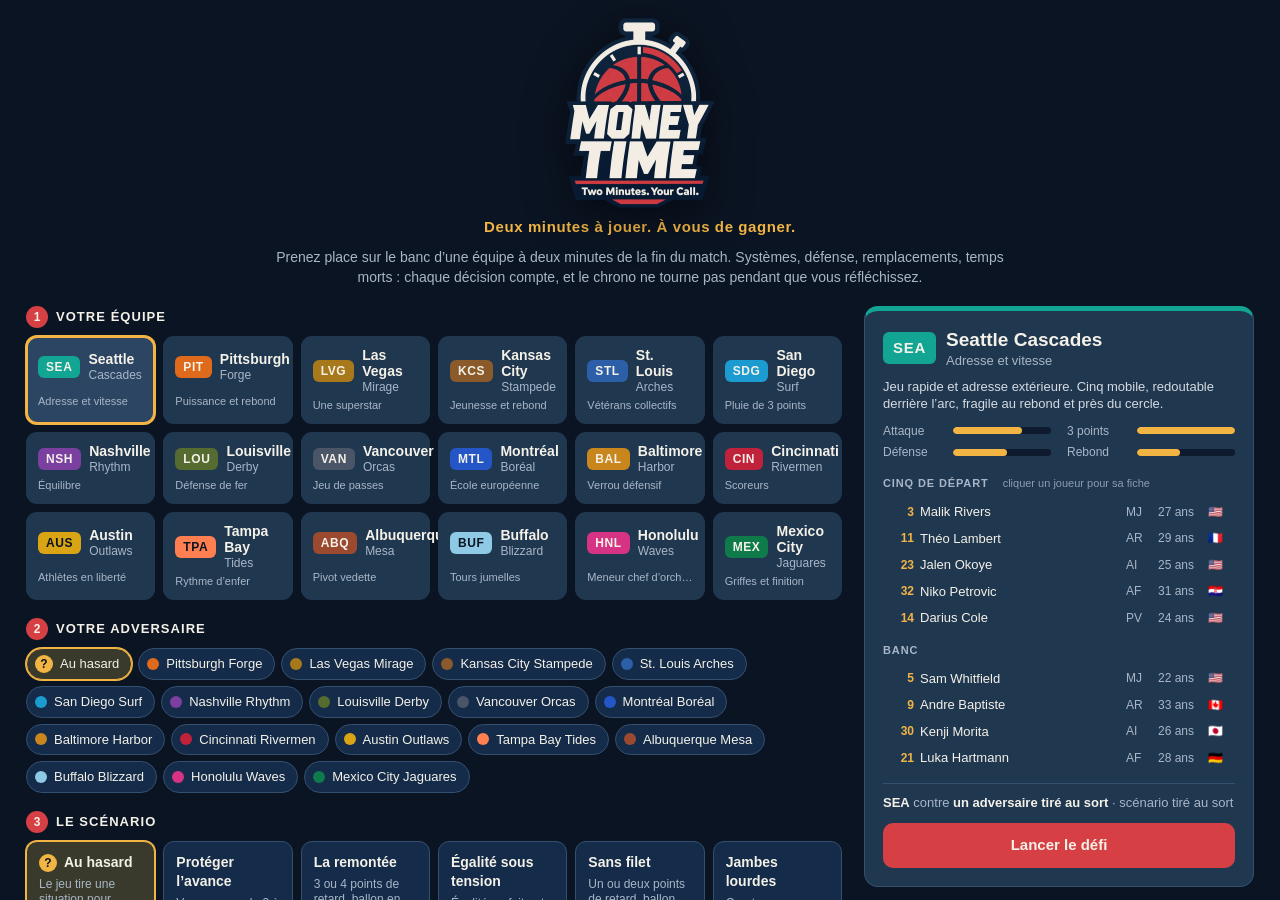
==== index.html @ 2f72c99f "Première version publique de Money Time Jeu de coaching de basket en solo : 18 équipes fictives, cin" ====
<!doctype html>
<html lang="fr">
<head>
  <meta charset="utf-8">
  <meta name="viewport" content="width=device-width, initial-scale=1">
  <meta http-equiv="Content-Security-Policy" content="default-src 'none'; script-src 'self'; style-src 'self' 'unsafe-inline'; img-src 'self'; base-uri 'none'; form-action 'none'">
  <meta name="referrer" content="no-referrer">
  <title>Money Time</title>
  <link rel="icon" type="image/png" href="assets/favicon.png">
  <link rel="stylesheet" href="css/style.css">
</head>
<body>
  <section id="home" class="screen"></section>

  <section id="match" class="screen" hidden>
    <header id="board"></header>
    <main>
      <div id="left">
        <div id="courtWrap">
          <svg id="court" viewBox="0 0 500 400" preserveAspectRatio="xMidYMid meet" aria-label="Demi-terrain">
            <defs>
              <pattern id="wood" width="500" height="26" patternUnits="userSpaceOnUse">
                <rect width="500" height="26" fill="#C99462"/>
                <rect y="0" width="500" height="13" fill="#C38E5C"/>
                <line x1="0" y1="13" x2="500" y2="13" stroke="#B27F4E" stroke-width="0.6"/>
                <line x1="0" y1="26" x2="500" y2="26" stroke="#B27F4E" stroke-width="0.6"/>
              </pattern>
            </defs>
            <rect width="500" height="400" fill="url(#wood)"/>
            <g fill="none" stroke="#F4F1E8" stroke-width="2.5" opacity="0.92">
              <rect x="1.5" y="1.5" width="497" height="397"/>
              <rect id="paint" x="170" y="1.5" width="160" height="188.5" fill="rgba(20,43,73,0.28)"/>
              <path d="M190 190 A60 60 0 0 0 310 190"/>
              <path d="M190 190 A60 60 0 0 1 310 190" stroke-dasharray="7 7"/>
              <path d="M30 1.5 L30 140 A237.5 237.5 0 0 0 470 140 L470 1.5"/>
              <path d="M210 52 A40 40 0 0 0 290 52"/>
              <line x1="220" y1="40" x2="280" y2="40" stroke-width="3.5"/>
              <circle id="hoop" cx="250" cy="52" r="8.5" stroke="#D64045" stroke-width="3"/>
            </g>
            <image href="assets/logo.png" x="205" y="288" width="90" height="106" opacity="0.2" preserveAspectRatio="xMidYMid meet"/>
            <g id="tokens"></g>
            <circle id="ball" r="6.5" cx="0" cy="0"/>
          </svg>
          <button id="fastBtn" type="button" hidden>Accélérer ▸▸</button>
        </div>
        <ol id="feed" aria-live="polite"></ol>
      </div>
      <aside id="panel"></aside>
    </main>
    <footer id="bench"></footer>
  </section>

  <section id="result" class="screen" hidden></section>
  <div id="modal" hidden></div>
  <div id="pop" hidden></div>
  <div id="toast" hidden></div>

  <script src="js/data.js"></script>
  <script src="js/teams.js"></script>
  <script src="js/engine.js"></script>
  <script src="js/ai.js"></script>
  <script src="js/scenarios.js"></script>
  <script src="js/events.js"></script>
  <script src="js/ui.js"></script>
</body>
</html>
---- css/style.css ----
:root {
  /* Charte graphique */
  --navy: #142B49; --red: #D64045; --ivory: #F4F1E8; --bg: #0B1422; --slate: #203750;
  --mut: #A8B7C7; --acc: #F2B544; --good: #68C49A; --wood: #C99462;
  --panel: var(--slate); --panel2: var(--navy); --line: #34506f; --txt: var(--ivory);
  --warn: var(--acc); --bad: var(--red); --deep: #0e1b2e;
  font-family: -apple-system, BlinkMacSystemFont, "Segoe UI", Roboto, "Helvetica Neue", Arial, sans-serif;
}
* { box-sizing: border-box; }
html, body { height: 100%; margin: 0; }
body { background: var(--bg); color: var(--txt); font-size: 14px; line-height: 1.35; overflow: hidden; }
button { font: inherit; color: inherit; cursor: pointer; background: var(--navy); border: 1px solid var(--line); border-radius: 8px; }
button:disabled { cursor: not-allowed; opacity: 0.5; }
button:focus-visible, .card:focus-visible { outline: 2px solid var(--acc); outline-offset: 2px; }
h1, h2, h3, p { margin: 0; }
h3 { font-size: 11px; letter-spacing: 0.08em; text-transform: uppercase; color: var(--mut); font-weight: 600; margin-bottom: 6px; }
h3 span { text-transform: none; letter-spacing: 0; font-weight: 400; opacity: 0.8; margin-left: 6px; }
[hidden] { display: none !important; }
.screen { height: 100vh; }
.primary { background: var(--red); color: var(--ivory); border: 0; font-weight: 700; padding: 12px 22px; font-size: 15px; border-radius: 10px; }
.primary:hover:not(:disabled) { filter: brightness(1.08); }

/* ---------- lancement ---------- */
#home, #result { display: grid; place-items: center; overflow: auto; padding: 24px; }
.hero { max-width: 860px; text-align: center; }
.hero h1 { font-size: 64px; letter-spacing: 0.12em; font-weight: 800; }
.hero .tag { color: var(--mut); font-size: 18px; margin: 6px 0 34px; }
.hero .step { font-size: 11px; letter-spacing: 0.1em; text-transform: uppercase; color: var(--mut); margin-bottom: 10px; }
.teams { display: grid; grid-template-columns: 1fr 1fr; gap: 16px; margin-bottom: 28px; }
.team { text-align: left; padding: 18px; border-radius: 14px; display: grid; gap: 8px; border: 2px solid var(--line); background: var(--panel); }
.team.on { border-color: var(--c); box-shadow: 0 0 0 3px color-mix(in srgb, var(--c) 30%, transparent); }
.team .badge { justify-self: start; background: var(--c); color: var(--ivory); font-weight: 800; padding: 3px 10px; border-radius: 6px; letter-spacing: 0.06em; }
.team strong { font-size: 20px; }
.team .prof { color: var(--mut); }
.team .five { font-size: 12px; color: var(--txt); opacity: 0.85; }
.hero .note { color: var(--mut); font-size: 12px; margin-top: 18px; }

/* ---------- match ---------- */
#match { display: grid; grid-template-rows: auto minmax(0, 1fr) auto; }
#board { display: grid; grid-template-columns: 1fr auto auto auto 1fr; align-items: center; gap: 18px; padding: 8px 18px; background: var(--navy); border-bottom: 1px solid var(--line); }
.tm { display: grid; gap: 3px; }
.tm1 { text-align: right; }
.tname { font-size: 17px; font-weight: 700; display: flex; align-items: center; gap: 8px; }
.tm1 .tname { flex-direction: row-reverse; }
.tname .sw { width: 12px; height: 22px; border-radius: 3px; background: var(--c); }
.tname em { font-style: normal; font-size: 10px; text-transform: uppercase; letter-spacing: 0.08em; background: var(--panel2); border: 1px solid var(--line); border-radius: 4px; padding: 1px 6px; color: var(--mut); }
.tname .poss { font-size: 12px; color: var(--acc); font-weight: 600; visibility: hidden; }
.tm.ball .poss { visibility: visible; }
.tmeta { font-size: 12px; color: var(--mut); display: flex; gap: 14px; }
.tm1 .tmeta { justify-content: flex-end; }
.tos i { display: inline-block; width: 9px; height: 9px; border-radius: 50%; border: 1.5px solid var(--mut); margin-left: 3px; vertical-align: -1px; }
.tos i.on { background: var(--acc); border-color: var(--acc); }
.pen { color: var(--bad); font-weight: 600; }
.sc { font: 800 46px/1 ui-monospace, "SF Mono", Menlo, Consolas, monospace; font-variant-numeric: tabular-nums; min-width: 96px; text-align: center; }
.mid { text-align: center; padding: 0 14px; border-left: 1px solid var(--line); border-right: 1px solid var(--line); }
.mid .per { font-size: 10px; letter-spacing: 0.1em; text-transform: uppercase; color: var(--mut); }
.mid .clk { font: 700 30px/1.1 ui-monospace, "SF Mono", Menlo, Consolas, monospace; font-variant-numeric: tabular-nums; color: var(--acc); }
.mid .shot { font: 700 15px/1 ui-monospace, "SF Mono", Menlo, Consolas, monospace; color: var(--ivory); opacity: 0.85; margin-top: 2px; }

main { display: grid; grid-template-columns: minmax(0, 1fr) 430px; gap: 12px; padding: 12px 14px; min-height: 0; }
#left { display: grid; grid-template-rows: minmax(0, 1fr) 128px; gap: 10px; min-height: 0; }
#courtWrap { position: relative; min-height: 0; background: #08101b; border: 1px solid var(--line); border-radius: 12px; overflow: hidden; display: grid; place-items: center; }
#court { width: 100%; height: 100%; display: block; }
.tok { transition: transform 0.55s cubic-bezier(0.3, 0.1, 0.2, 1); cursor: pointer; }
.tok circle { stroke: var(--ivory); stroke-width: 2; }
.tok.defn circle { stroke: var(--bg); stroke-dasharray: 3 2.5; }
.tok.has circle { stroke: var(--acc); stroke-width: 3.5; }
.tok text { fill: var(--ivory); font: 700 12px -apple-system, "Segoe UI", Arial, sans-serif; text-anchor: middle; pointer-events: none; }
#ball { fill: #e8601c; stroke: #5b1f05; stroke-width: 1.5; transition: transform 0.45s ease-in-out; pointer-events: none; }
#hoop.swish { animation: swish 0.6s ease-out; }
@keyframes swish { 0% { stroke-width: 9; stroke: #F4F1E8; } 100% { stroke-width: 3; stroke: #D64045; } }
#fastBtn { position: absolute; right: 10px; bottom: 10px; padding: 6px 12px; font-size: 12px; background: rgba(20, 43, 73, 0.9); }

#feed { margin: 0; padding: 8px 10px; list-style: none; overflow-y: auto; background: var(--panel); border: 1px solid var(--line); border-radius: 12px; font-size: 13px; }
#feed li { padding: 3px 0 3px 10px; border-left: 3px solid var(--c, var(--line)); margin-bottom: 3px; color: #d5dbe1; }
#feed li:last-child { color: var(--txt); }
#feed time { font: 600 11px ui-monospace, Menlo, monospace; color: var(--mut); margin-right: 8px; }
#feed .k-made { font-weight: 600; color: var(--txt); }
#feed .k-read { color: var(--mut); font-size: 12px; border-left-style: dotted; font-style: italic; }
#feed .k-intro, #feed .k-period, #feed .k-end { color: var(--acc); border-left-color: var(--acc); font-weight: 600; }
#feed .k-timeout, #feed .k-sub { color: var(--mut); }

#panel { background: var(--panel); border: 1px solid var(--line); border-radius: 12px; padding: 12px; overflow-y: auto; display: flex; flex-direction: column; gap: 10px; min-height: 0; }
#panel.busy .grp, #panel.busy .standing { opacity: 0.55; pointer-events: none; }
#panel.busy .grp:has(.oppfive) { opacity: 1; pointer-events: auto; }
.sit { border-left: 4px solid var(--acc); padding: 2px 0 2px 10px; }
.sit.def { border-left-color: var(--mut); }
.sit .chal, .res .chal { font-size: 11px; letter-spacing: 0.08em; text-transform: uppercase; color: var(--mut); }
.sit h2 { font-size: 20px; }
.sit p { color: var(--mut); font-size: 13px; }
.opts { display: grid; gap: 6px; }
.opts.c2 { grid-template-columns: 1fr 1fr; }
.opts.c3 { grid-template-columns: 1fr 1fr 1fr; }
.opt { text-align: left; padding: 7px 9px; display: grid; gap: 2px; align-content: start; }
.opt b { font-size: 13px; }
.opt small { font-size: 11px; color: var(--mut); line-height: 1.25; }
.opt:hover, .chip:hover { border-color: #5b7896; }
.opt.on, .chip.on { border-color: var(--acc); background: #3a3a2c; box-shadow: inset 0 0 0 1px var(--acc); }
.chips { display: flex; flex-wrap: wrap; gap: 6px; }
.chip { padding: 5px 9px 5px 5px; display: inline-flex; align-items: center; gap: 6px; font-size: 13px; border-radius: 999px; }
.chip i { font-style: normal; font-weight: 700; font-size: 11px; background: var(--line); border-radius: 999px; min-width: 22px; height: 22px; display: grid; place-items: center; }
.standing { font-size: 12px; color: var(--mut); }
.oppfive { display: grid; gap: 3px; }
.oppp { display: grid; grid-template-columns: 24px 1fr 26px 90px 30px; align-items: center; gap: 8px; padding: 3px 8px 3px 4px; text-align: left; font-size: 12px; background: transparent; border-color: transparent; }
.oppp:hover { background: var(--panel2); }
.oppp i { font-style: normal; font-weight: 700; font-size: 11px; color: var(--ivory); border-radius: 999px; width: 22px; height: 22px; display: grid; place-items: center; }
.oppp em { font-style: normal; color: var(--mut); font-size: 11px; }
#go { margin-top: auto; width: 100%; position: sticky; bottom: 0; box-shadow: 0 -10px 14px var(--panel); flex: none; }

.bar { display: block; height: 6px; background: var(--deep); border-radius: 3px; overflow: hidden; }
.bar > span { display: block; height: 100%; border-radius: 3px; background: var(--good); }
.bar.mid > span { background: var(--warn); }
.bar.hi > span { background: var(--bad); }

#bench { display: grid; grid-template-columns: 5fr 4fr 200px; gap: 14px; padding: 10px 14px 12px; background: var(--navy); border-top: 1px solid var(--line); }
.cards { display: grid; grid-auto-flow: column; grid-auto-columns: minmax(0, 1fr); gap: 6px; }
.card { background: var(--panel); border: 1px solid var(--line); border-radius: 9px; padding: 7px 8px; display: grid; gap: 4px; cursor: pointer; min-width: 0; }
.card.bn { background: #1a2e45; }
.card:hover { border-color: #5b7896; }
.card.sel { border-color: var(--acc); box-shadow: 0 0 0 2px var(--acc); }
.card.out { opacity: 0.45; }
.ctop { display: flex; align-items: center; gap: 5px; min-width: 0; }
.ctop .num { font-weight: 800; font-size: 13px; color: var(--acc); min-width: 18px; }
.ctop .nm { font-weight: 600; white-space: nowrap; overflow: hidden; text-overflow: ellipsis; flex: 1; }
.ctop .ps { font-size: 10px; color: var(--mut); }
.info { width: 18px; height: 18px; padding: 0; border-radius: 50%; font: italic 700 11px Georgia, serif; line-height: 1; flex: none; }
.fl { display: flex; justify-content: space-between; font-size: 11px; color: var(--mut); }
.fl .warn { color: var(--bad); font-weight: 600; }
.traits { font-size: 10.5px; color: var(--mut); line-height: 1.3; }
.fatrow { display: grid; grid-template-columns: 1fr auto; align-items: center; gap: 6px; font-size: 11px; color: var(--mut); font-variant-numeric: tabular-nums; }
.tocol { display: grid; align-content: start; gap: 5px; }
#timeout { padding: 9px 10px; font-weight: 700; display: flex; justify-content: space-between; align-items: center; }
#timeout span { font-weight: 400; font-size: 12px; color: var(--mut); }
.why { font-size: 11px; color: var(--mut); line-height: 1.3; }
.why.no { color: #f0a4a6; }
.why.yes { color: var(--good); }

/* ---------- fiche ---------- */
#modal { position: fixed; inset: 0; background: rgba(6, 12, 22, 0.76); display: grid; place-items: center; z-index: 10; padding: 20px; }
.sheet { position: relative; width: min(820px, 100%); max-height: 92vh; overflow: auto; background: var(--panel); border: 1px solid var(--line); border-top: 5px solid var(--c); border-radius: 14px; padding: 20px 22px; }
.close { position: absolute; top: 10px; right: 12px; width: 32px; height: 32px; font-size: 20px; line-height: 1; border-radius: 50%; }
.shead { display: flex; gap: 16px; align-items: center; }
.bignum { font: 800 44px/1 ui-monospace, Menlo, monospace; color: var(--c); min-width: 64px; text-align: center; }
.shead h2 { font-size: 24px; }
.shead p { color: var(--mut); }
.state { margin-top: 6px !important; display: flex; gap: 6px; flex-wrap: wrap; }
.pill { font-size: 12px; padding: 2px 9px; border-radius: 999px; background: var(--panel2); border: 1px solid var(--line); color: var(--txt); }
.pill.ok { border-color: var(--good); } .pill.mid { border-color: var(--warn); } .pill.hi { border-color: var(--bad); color: #f6b5b7; }
.legend { margin: 14px 0 8px; font-size: 12px; color: var(--mut); }
.lg { display: inline-block; width: 22px; height: 8px; border-radius: 4px; vertical-align: middle; margin: 0 5px 0 10px; }
.lg.base, .track .base { background: #4d6682; }
.lg.eff, .track .eff { background: var(--c); }
.cols { column-count: 2; column-gap: 28px; }
.cols .g { break-inside: avoid; margin-bottom: 12px; }
.row { display: grid; grid-template-columns: 130px 1fr 62px; align-items: center; gap: 8px; padding: 2.5px 0; font-size: 13px; }
.track { position: relative; height: 9px; background: var(--deep); border-radius: 5px; overflow: hidden; }
.track span { position: absolute; left: 0; top: 0; bottom: 0; border-radius: 5px; }
.val { text-align: right; font-variant-numeric: tabular-nums; font-weight: 600; }
.val s { color: var(--mut); font-weight: 400; margin-right: 3px; }

/* ---------- résultat ---------- */
.res { width: min(860px, 100%); text-align: center; }
.res h1 { font-size: 52px; margin: 4px 0 14px; }
.res.won h1 { color: var(--good); } .res.lost h1 { color: var(--red); }
.final { display: flex; justify-content: center; align-items: center; gap: 16px; font-size: 18px; margin-bottom: 26px; }
.final b { font: 800 54px/1 ui-monospace, Menlo, monospace; }
.final em { font-style: normal; color: var(--mut); font-size: 30px; }
.final span { display: inline-flex; align-items: center; gap: 8px; font-weight: 600; }
.final i { width: 12px; height: 24px; border-radius: 3px; background: var(--c); }
.moments { list-style: none; padding: 0; margin: 0 0 24px; display: grid; gap: 8px; text-align: left; }
.moments li { display: grid; grid-template-columns: 130px 1fr; gap: 14px; background: var(--panel); border: 1px solid var(--line); border-left: 4px solid var(--mut); border-radius: 10px; padding: 10px 14px; }
.moments li.up { border-left-color: var(--good); } .moments li.down { border-left-color: var(--bad); }
.when b { display: block; font: 700 20px ui-monospace, Menlo, monospace; color: var(--acc); }
.when span { font-size: 12px; color: var(--mut); }
.moments small { color: var(--mut); display: block; margin-top: 4px; }
.acts { display: flex; gap: 10px; justify-content: center; }
.acts button:not(.primary) { padding: 12px 18px; }

#toast { position: fixed; left: 50%; bottom: 200px; transform: translateX(-50%); background: #3a1820; border: 1px solid var(--bad); color: var(--ivory); padding: 9px 16px; border-radius: 10px; z-index: 20; max-width: 520px; text-align: center; box-shadow: 0 8px 30px rgba(0, 0, 0, 0.5); }

@media (max-width: 1100px) {
  main { grid-template-columns: minmax(0, 1fr) 360px; }
  .sc { font-size: 36px; min-width: 70px; }
  .traits { display: none; }
}

/* ---------- pop central ---------- */
#pop { position: fixed; left: 50%; top: 44%; transform: translate(-50%, -50%); z-index: 6; pointer-events: none; width: max-content; max-width: min(620px, 80vw);
  text-align: center; padding: 14px 26px 16px; border-radius: 16px; background: rgba(11, 20, 34, 0.94); border: 2px solid var(--c); border-top-width: 6px;
  box-shadow: 0 18px 60px rgba(0, 0, 0, 0.6); animation: popin 0.24s cubic-bezier(0.2, 1.4, 0.4, 1); }
#pop .ptag { display: block; font-size: 11px; letter-spacing: 0.14em; text-transform: uppercase; color: var(--c); font-weight: 700; margin-bottom: 4px; filter: brightness(1.35); }
#pop p { font-size: 20px; font-weight: 600; line-height: 1.3; }
#pop.big p { font-size: 34px; font-weight: 800; text-transform: uppercase; letter-spacing: 0.02em; }
#pop.k-made.big p { color: var(--good); }
#pop.k-miss.big p { color: var(--mut); }
#pop.k-steal p, #pop.k-to p, #pop.k-foul p { font-size: 22px; }
#pop.k-end, #pop.k-period { border-color: var(--acc); }
#pop.k-end p, #pop.k-period p { font-size: 26px; font-weight: 800; }
@keyframes popin { from { opacity: 0; transform: translate(-50%, -50%) scale(0.86); } to { opacity: 1; transform: translate(-50%, -50%) scale(1); } }
@media (prefers-reduced-motion: reduce) { #pop { animation: none; } }

/* ---------- identité visuelle ---------- */
.logo { display: block; height: auto; }
.hero .logo { width: 150px; margin: 0 auto 14px; filter: drop-shadow(0 10px 30px rgba(0, 0, 0, 0.5)); }
.hero h1 { color: var(--ivory); }
.hero .league { font-size: 11px; letter-spacing: 0.22em; text-transform: uppercase; color: var(--acc); font-weight: 700; margin-bottom: 2px; }
.mid { display: grid; grid-template-columns: auto auto; column-gap: 12px; align-items: center; text-align: center; }
.mid .logo { width: 42px; grid-row: 1 / span 3; }
.mid .per, .mid .clk, .mid .shot { grid-column: 2; }
.res .logo { width: 110px; margin: 0 auto 10px; }
.sc { color: var(--ivory); }
.card { box-shadow: 0 1px 0 rgba(244, 241, 232, 0.04) inset; }
#board, #bench { box-shadow: 0 0 0 1px rgba(0, 0, 0, 0.25); }
#bench h3, #board .tmeta { color: var(--mut); }
#feed, #panel { background: var(--slate); }
#feed li { color: #d5dbe1; }
.opt, .chip { background: var(--navy); }
.oppp:hover { background: var(--navy); }
.sheet, .moments li, .team { background: var(--slate); }
.pill { background: var(--navy); }
.primary:disabled { background: var(--navy); color: var(--mut); opacity: 1; border: 1px solid var(--line); }

/* ---------- accueil : équipe, adversaire, scénario ---------- */
#home { place-items: start center; padding: 22px 26px; }
.homewrap { width: min(1420px, 100%); display: grid; grid-template-columns: minmax(0, 1fr) 390px; gap: 22px; align-items: start; }
.hmain { display: grid; gap: 18px; }
.hmain h3, .hside h3 { display: flex; align-items: center; gap: 8px; margin-bottom: 8px; }
.hmain h3 { font-size: 13px; color: var(--ivory); }
.hmain h3 b { width: 22px; height: 22px; border-radius: 50%; background: var(--red); color: var(--ivory); display: grid; place-items: center; font-size: 12px; letter-spacing: 0; }
.badge { background: var(--c); color: var(--ink, var(--ivory)); font-weight: 800; padding: 3px 8px; border-radius: 6px; letter-spacing: 0.05em; font-size: 12px; }
.tgrid { display: grid; grid-template-columns: repeat(6, minmax(0, 1fr)); gap: 8px; }
.ttile { display: grid; grid-template-columns: auto minmax(0, 1fr); gap: 3px 8px; align-items: center; text-align: left; padding: 9px 10px; border-radius: 11px; background: var(--slate); border: 2px solid transparent; }
.ttile .tn { display: grid; min-width: 0; }
.ttile .tn b { font-size: 14px; line-height: 1.15; }
.ttile .tn small { font-size: 12px; color: var(--mut); }
.ttile em { grid-column: 1 / -1; font-style: normal; font-size: 11px; color: var(--mut); white-space: nowrap; overflow: hidden; text-overflow: ellipsis; }
.ttile:hover, .ochip:hover, .scard:hover { border-color: #5b7896; }
.ttile.on { border-color: var(--acc); background: #2b4563; box-shadow: 0 0 0 1px var(--acc); }
.ochips { display: flex; flex-wrap: wrap; gap: 6px; }
.ochip { display: inline-flex; align-items: center; gap: 7px; padding: 6px 12px 6px 8px; border-radius: 999px; font-size: 13px; background: var(--navy); border: 1.5px solid var(--line); }
.ochip i { width: 12px; height: 12px; border-radius: 50%; background: var(--c); font-style: normal; }
.ochip.rand i, .scard.rand b::before { background: var(--acc); color: var(--bg); width: 18px; height: 18px; display: inline-grid; place-items: center; font-size: 12px; font-weight: 800; border-radius: 50%; }
.scard.rand b::before { content: "?"; margin-right: 7px; }
.ochip.on, .scard.on { border-color: var(--acc); box-shadow: 0 0 0 1px var(--acc); background: #3a3a2c; }
.sgrid { display: grid; grid-template-columns: repeat(6, minmax(0, 1fr)); gap: 8px; }
.scard { text-align: left; padding: 11px 12px; border-radius: 11px; display: grid; gap: 5px; align-content: start; background: var(--navy); border: 1.5px solid var(--line); }
.scard b { font-size: 14px; }
.scard small { font-size: 12px; color: var(--mut); line-height: 1.3; }
.hside { background: var(--slate); border: 1px solid var(--line); border-top: 5px solid var(--c); border-radius: 14px; padding: 16px 18px 18px; display: grid; gap: 12px; position: sticky; top: 0; }
.brand { display: flex; align-items: center; gap: 14px; }
.brand .logo { width: 64px; }
.brand h1 { font-size: 30px; letter-spacing: 0.1em; font-weight: 800; line-height: 1; }
.brand p { color: var(--mut); font-size: 13px; margin-top: 4px; }
.tdetail { display: grid; gap: 8px; border-top: 1px solid var(--line); padding-top: 12px; }
.thead { display: flex; align-items: center; gap: 10px; }
.thead .badge { font-size: 15px; padding: 6px 10px; }
.thead h2 { font-size: 19px; }
.thead p, .tdetail .prof { color: var(--mut); font-size: 13px; }
.tdetail .prof { color: #d5dbe1; }
.rates { display: grid; grid-template-columns: 1fr 1fr; gap: 5px 16px; margin: 2px 0 4px; }
.rates div { display: grid; grid-template-columns: 62px 1fr; align-items: center; gap: 8px; font-size: 12px; color: var(--mut); }
.rates .track { height: 7px; }
.rates .track span { background: var(--acc); }
.hside h3 { margin: 4px 0 0; }
.roster { list-style: none; margin: 0; padding: 0; display: grid; gap: 1px; font-size: 13px; }
.roster li { display: grid; grid-template-columns: 26px 1fr 26px 44px 22px; gap: 6px; align-items: center; padding: 2px 0; }
.roster i { font-style: normal; font-weight: 800; color: var(--acc); font-size: 12px; text-align: right; }
.roster em { font-style: normal; color: var(--mut); font-size: 12px; }
.recap { font-size: 13px; color: var(--mut); border-top: 1px solid var(--line); padding-top: 10px; }
.recap b { color: var(--ivory); }
#launch { width: 100%; }
@media (max-width: 1180px) {
  .homewrap { grid-template-columns: 1fr; }
  .hside { position: static; }
  .tgrid, .sgrid { grid-template-columns: repeat(3, minmax(0, 1fr)); }
}

/* ---------- accueil : en-tête centré, présentation, pied de page ---------- */
#home { padding: 18px 26px 16px; }
.homepage { width: min(1420px, 100%); display: grid; gap: 18px; }
.hhead { text-align: center; display: grid; justify-items: center; gap: 4px; }
.hhead .logo { width: 150px; margin-bottom: 4px; filter: drop-shadow(0 8px 22px rgba(0, 0, 0, 0.5)); }
.hhead h1 { font-size: 44px; letter-spacing: 0.14em; font-weight: 800; line-height: 1; color: var(--ivory); }
.hhead .sub { color: var(--acc); font-size: 15px; font-weight: 600; letter-spacing: 0.04em; }
.hhead .intro { color: var(--mut); font-size: 14px; max-width: 760px; margin-top: 6px; line-height: 1.45; }
.homepage .homewrap { width: 100%; }
.tdetail { border-top: 0; padding-top: 0; }
.hfoot { text-align: center; color: var(--mut); font-size: 12px; border-top: 1px solid var(--line); padding-top: 12px; }
.hfoot b { color: var(--ivory); font-weight: 600; }

.roster li { display: block; padding: 0; }
.roster button { width: 100%; display: grid; grid-template-columns: 26px 1fr 26px 44px 22px; gap: 6px; align-items: center; padding: 3px 4px; text-align: left; background: transparent; border: 1px solid transparent; border-radius: 6px; font-size: 13px; }
.roster button:hover { background: var(--navy); border-color: var(--line); }
.hfoot a { color: var(--ivory); font-weight: 600; text-decoration: underline; text-underline-offset: 2px; }
.hfoot a:hover { color: var(--acc); }

/* ---------- statistiques du match ---------- */
#statsBtn { width: 100%; margin-top: 8px; }
.statsheet { width: min(980px, 100%); border-top-color: var(--acc); }
.statsheet h2 { margin: 0; }
.statsheet .when { color: var(--mut); margin: 2px 0 6px; font-size: 13px; }
.statsheet h3 { display: flex; align-items: center; gap: 8px; margin: 16px 0 6px; font-size: 15px; }
.statsheet h3 i { width: 12px; height: 12px; border-radius: 3px; background: var(--c); }
.statsheet h3 em { font-style: normal; font-size: 11px; color: var(--acc); border: 1px solid var(--acc); border-radius: 9px; padding: 0 6px; }
.statsheet h3 b { margin-left: auto; font-size: 20px; font-variant-numeric: tabular-nums; }
table.stats { width: 100%; border-collapse: collapse; font-size: 13px; font-variant-numeric: tabular-nums; }
table.stats th, table.stats td { padding: 4px 6px; text-align: right; white-space: nowrap; border-bottom: 1px solid rgba(168, 183, 199, 0.14); }
table.stats thead th { color: var(--mut); font-weight: 600; font-size: 11px; text-transform: uppercase; letter-spacing: 0.04em; }
table.stats th:nth-child(2), table.stats td.form, table.stats thead th:nth-child(3) { text-align: left; }
table.stats tbody th { font-weight: 600; }
table.stats tbody th small, table.stats .dim { color: var(--mut); font-weight: 400; }
table.stats td.n { color: var(--mut); width: 26px; }
table.stats td.pts { font-weight: 700; color: var(--ivory); }
table.stats tr.on { background: rgba(244, 241, 232, 0.07); }
table.stats tr.tot td, table.stats tr.tot th { border-bottom: 0; font-weight: 700; color: var(--mut); }
table.stats button { all: unset; cursor: pointer; }
table.stats button:hover { text-decoration: underline; }
table.stats .form .ok { color: var(--good); }
table.stats .form .hi { color: var(--red); }

/* ---------- événement aléatoire ---------- */
.evsheet { width: min(600px, 100%); border-top-color: var(--acc); }
.evsheet .evtag { color: var(--acc); font-size: 11px; font-weight: 700; letter-spacing: 0.14em; text-transform: uppercase; margin: 0 0 4px; }
.evsheet h2 { margin: 0 0 10px; font-size: 24px; }
.evsheet .evtext { font-size: 16px; line-height: 1.45; margin: 0 0 16px; }
.evchoices { display: grid; gap: 8px; }
.evchoices button { display: grid; gap: 3px; text-align: left; padding: 11px 14px; border-radius: 10px; border: 1px solid var(--line); background: var(--navy); color: var(--txt); cursor: pointer; font: inherit; }
.evchoices button b { font-size: 15px; }
.evchoices button small { color: var(--mut); font-size: 13px; line-height: 1.35; }
.evchoices button:hover:not(:disabled) { border-color: var(--acc); }
.evchoices button:disabled { opacity: 0.45; cursor: not-allowed; }
#feed .k-event { color: var(--acc); }

.vh { position: absolute; width: 1px; height: 1px; overflow: hidden; clip-path: inset(50%); white-space: nowrap; }
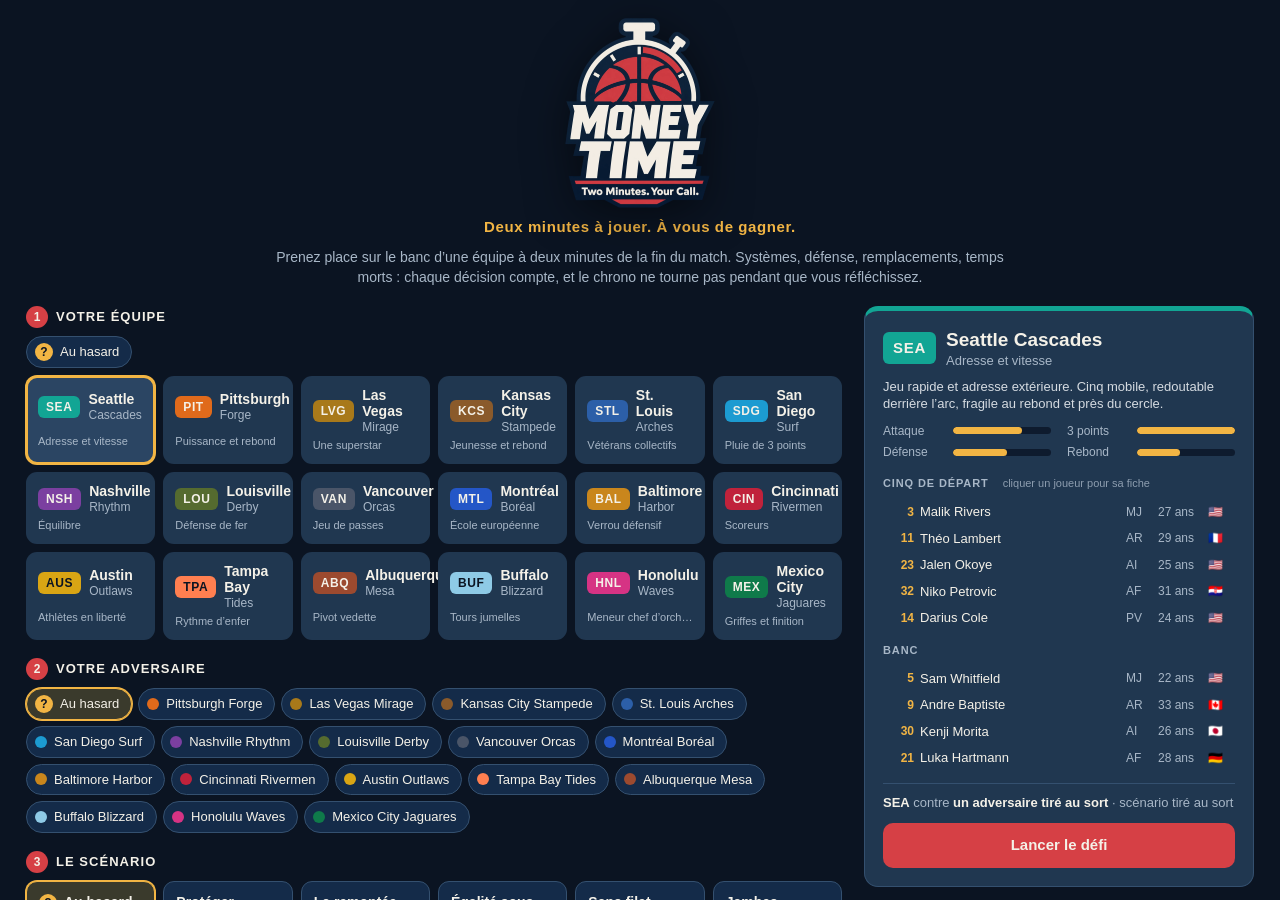
==== commit 12ed30cf: "Version 1.3 : affichage adapté au téléphone et à la tablette Trois paliers selon la largeur : téléph" ====
--- a/index.html
+++ b/index.html
@@ -12,8 +12,9 @@
 <body>
   <section id="home" class="screen"></section>
 
-  <section id="match" class="screen" hidden>
+  <section id="match" class="screen" data-tab="panel" hidden>
     <header id="board"></header>
+    <nav id="tabs" aria-label="Volets de l’écran de match"><button type="button" data-tab="panel" class="on">Consignes</button><button type="button" data-tab="bench">Effectif</button><button type="button" data-tab="feed">Journal</button></nav>
     <main>
       <div id="left">
         <div id="courtWrap">
--- a/css/style.css
+++ b/css/style.css
@@ -332,3 +332,157 @@
 #feed .k-event { color: var(--acc); }
 
 .vh { position: absolute; width: 1px; height: 1px; overflow: hidden; clip-path: inset(50%); white-space: nowrap; }
+
+.hlinks { display: flex; flex-wrap: wrap; justify-content: center; gap: 4px 20px; margin-top: 8px; }
+.hlinks span { color: var(--mut); }
+
+#panel .note { font-size: 12px; line-height: 1.35; color: var(--acc); border-left: 3px solid var(--acc); padding: 4px 8px; margin: -2px 0 8px; }
+#panel .note.ok { color: var(--good); border-left-color: var(--good); }
+
+/* six systèmes et six défenses : options plus compactes */
+#panel { gap: 8px; }
+.opt { padding: 5px 8px; gap: 1px; }
+.opt small { line-height: 1.2; }
+.opts { gap: 5px; }
+
+.trand { margin-bottom: 8px; }
+
+/* ============================================================
+   Paliers d'affichage — le choix se fait sur la place disponible :
+   grand écran (1000 px et plus) : tout ce qui précède ;
+   tablette en portrait (600 à 999 px) : terrain et journal en haut, consignes et effectif côte à côte ;
+   téléphone (moins de 600 px, ou téléphone couché) : terrain en haut, trois volets, bouton fixé en bas.
+   ============================================================ */
+.screen { height: 100dvh; }
+#tabs, .sh { display: none; }
+.tok circle.hit { fill: transparent; stroke: none; }
+.tscroll { overflow-x: auto; }
+
+@media (max-width: 999px) {
+  #match { grid-template-rows: none; }
+  main, #left { display: contents; }
+  #board { grid-area: board; }
+  #courtWrap { grid-area: court; }
+  #feed { grid-area: feed; }
+  #panel { grid-area: panel; }
+  #bench { grid-area: bench; grid-template-columns: minmax(0, 1fr); align-content: start; overflow-y: auto; min-height: 0; }
+  .cards { grid-auto-flow: row; grid-template-columns: 1fr 1fr; }
+  .tocol { order: -1; }
+  #home { padding: 14px 14px 84px; }
+  #launch { position: fixed; left: 10px; right: 10px; bottom: 10px; width: auto; z-index: 4; box-shadow: 0 0 0 10px var(--bg); }
+}
+
+/* ---------- tablette couchée, petit portable : affichage ordinateur resserré ---------- */
+@media (min-width: 1000px) and (max-width: 1180px) {
+  #bench { grid-template-columns: 5fr 4fr 180px; gap: 10px; }
+  .card { padding: 6px; }
+  .ctop { flex-wrap: wrap; row-gap: 2px; }
+  .ctop .num { flex: 1; }
+  .ctop .nm { order: 3; flex: 0 0 100%; }
+  .fl { flex-wrap: wrap; }
+}
+
+/* ---------- tablette en portrait ---------- */
+@media (min-width: 600px) and (max-width: 999px) and (min-height: 521px) {
+  #match { grid-template: "board board" auto "court feed" clamp(240px, 36dvh, 400px) "panel bench" minmax(0, 1fr) / minmax(0, 1.2fr) minmax(0, 1fr); gap: 10px; padding: 0 10px 10px; }
+  #board { margin: 0 -10px; }
+  #bench { border: 1px solid var(--line); border-radius: 12px; padding: 12px; }
+  /* bandeau : noms complets, libellés courts */
+  .lw, .tname > .sh, .mid .logo { display: none; }
+  .sh, .tname > .lw { display: inline; }
+  #board { grid-template-columns: minmax(0, 1fr) auto auto auto minmax(0, 1fr); gap: 12px; padding: 8px 14px; }
+  .tname { font-size: 16px; }
+  .tmeta { flex-wrap: wrap; gap: 0 10px; }
+  .sc { font-size: 32px; min-width: 60px; }
+}
+
+/* ---------- téléphone ---------- */
+@media (max-width: 599px), (max-width: 999px) and (max-height: 520px) {
+  #match { grid-template: "board" auto "court" auto "tabs" auto "body" minmax(0, 1fr) / minmax(0, 1fr); padding-bottom: 66px; }
+  #panel, #bench, #feed { grid-area: body; border-width: 0; border-radius: 0; padding: 10px; }
+  #courtWrap { height: min(80vw, 36dvh); border-width: 0; border-radius: 0; }
+  #tabs { grid-area: tabs; display: grid; grid-template-columns: repeat(3, 1fr); background: var(--navy); border-bottom: 1px solid var(--line); }
+  #tabs button { border: 0; border-bottom: 3px solid transparent; border-radius: 0; padding: 11px 4px 8px; background: none; font-weight: 600; color: var(--mut); }
+  #tabs button.on { color: var(--ivory); border-bottom-color: var(--acc); }
+  #match:not([data-tab="bench"]) #bench, #match:not([data-tab="feed"]) #feed { display: none; }
+  /* le volet Consignes replié garde son bouton, fixé en bas de l'écran */
+  #match:not([data-tab="panel"]) #panel { display: contents; }
+  #match:not([data-tab="panel"]) #panel > :not(#go) { display: none; }
+  #go { position: fixed; left: 8px; right: 8px; bottom: 8px; width: auto; margin: 0; padding: 14px; z-index: 4; box-shadow: 0 0 0 8px var(--bg); }
+  #feed { font-size: 14px; }
+  .opt small { font-size: 12px; }
+  .sit h2 { font-size: 17px; }
+
+  #board { grid-template-columns: minmax(0, 1fr) auto auto auto minmax(0, 1fr); grid-template-areas: "n0 s0 mid s1 n1" "m0 m0 mid m1 m1"; gap: 2px 8px; padding: 6px 10px; }
+  .tm { display: contents; }
+  .tm0 .tname { grid-area: n0; } .tm1 .tname { grid-area: n1; }
+  .tm0 .tmeta { grid-area: m0; } .tm1 .tmeta { grid-area: m1; }
+  .sc { grid-area: s0; font-size: 30px; min-width: 44px; }
+  #board .mid ~ .sc { grid-area: s1; }
+  #board .mid { grid-area: mid; display: block; padding: 0 8px; }
+  .mid .logo, .lw, .tname em { display: none; }
+  .sh { display: inline; }
+  .mid .clk { font-size: 22px; }
+  .tname { font-size: 16px; gap: 6px; }
+  .tname .sw { height: 16px; width: 9px; }
+  .tmeta { font-size: 11px; gap: 0 8px; flex-wrap: wrap; }
+
+  .hhead .logo { width: 96px; }
+  .hhead .intro { font-size: 13px; }
+  .tgrid, .sgrid { grid-template-columns: 1fr 1fr; }
+  .hside { padding: 14px; }
+
+  #result { padding: 14px; place-items: start center; }
+  .res .logo { width: 76px; }
+  .res h1 { font-size: 34px; }
+  .final { flex-wrap: wrap; gap: 6px 12px; font-size: 15px; margin-bottom: 18px; }
+  .final b { font-size: 40px; }
+  .final span { flex: 0 0 100%; justify-content: center; }
+  .final span:last-child { order: 3; }
+  .moments li { grid-template-columns: 78px 1fr; gap: 10px; padding: 10px; }
+  .acts { flex-direction: column; }
+
+  #modal { padding: 8px; }
+  .sheet { padding: 16px 14px; max-height: 96dvh; }
+  .cols { column-count: 1; }
+  .row { grid-template-columns: 118px 1fr 58px; }
+  .shead { gap: 10px; align-items: start; padding-right: 30px; }
+  .bignum { font-size: 34px; min-width: 46px; }
+  .shead h2 { font-size: 20px; }
+  .evsheet h2 { font-size: 21px; }
+  .evsheet .evtext { font-size: 15px; }
+  table.stats tr > :first-child { display: none; }
+  table.stats tbody th, table.stats thead th:nth-child(2) { position: sticky; left: 0; background: var(--slate); }
+  table.stats tr.on th { background: color-mix(in srgb, var(--ivory) 7%, var(--slate)); }
+
+  #pop { top: 62%; max-width: 92vw; padding: 10px 16px 12px; }
+  #pop p { font-size: 16px; }
+  #pop.big p { font-size: 24px; }
+  #pop.k-steal p, #pop.k-to p, #pop.k-foul p { font-size: 18px; }
+  #pop.k-end p, #pop.k-period p { font-size: 20px; }
+  #toast { bottom: 78px; width: max-content; max-width: 92vw; }
+}
+
+/* ---------- téléphone couché : terrain à gauche, volets à droite ---------- */
+@media (min-width: 600px) and (max-width: 999px) and (max-height: 520px) {
+  #match { grid-template: "board board" auto "court tabs" auto "court body" minmax(0, 1fr) / minmax(0, 44%) minmax(0, 1fr); padding-bottom: 0; }
+  #courtWrap { height: auto; }
+  #panel, #bench, #feed { padding-bottom: 66px; }
+  #go { left: calc(44% + 8px); }
+  #pop { top: 50%; }
+}
+
+/* ---------- écrans tactiles : zones d'appui plus grandes ---------- */
+@media (pointer: coarse) {
+  .info { width: 30px; height: 30px; font-size: 14px; }
+  .close { width: 40px; height: 40px; }
+  .opt { padding: 9px 10px; }
+  .chip { padding: 8px 12px 8px 7px; }
+  .oppp { padding: 8px 8px 8px 4px; }
+  .ochip { padding: 9px 14px 9px 10px; }
+  .roster button { padding: 8px 4px; }
+  #timeout, #statsBtn { padding: 12px 10px; }
+  #fastBtn { padding: 10px 14px; font-size: 13px; }
+  table.stats button { padding: 6px 0; }
+  .hlinks { gap: 12px 20px; }
+}
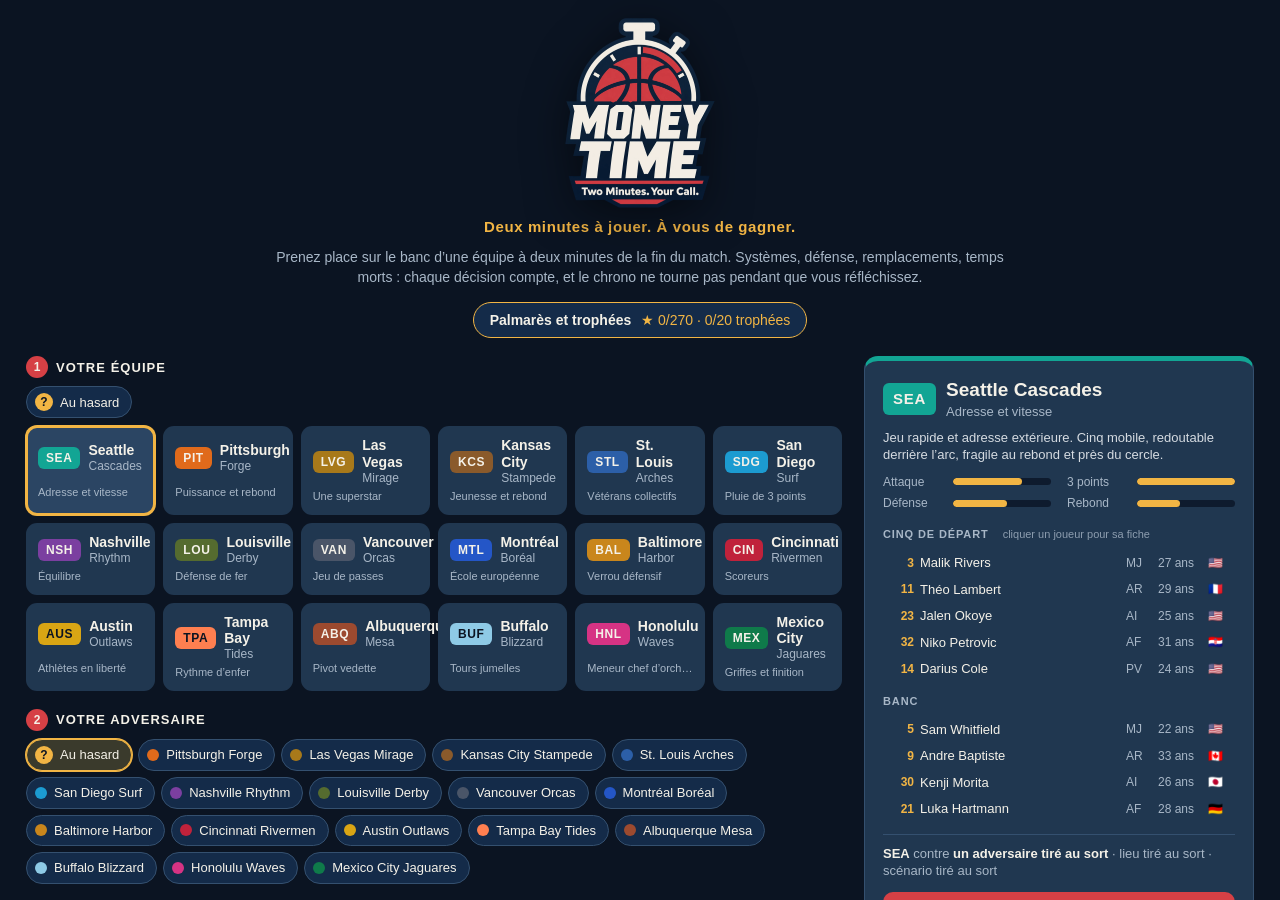
==== commit 1f79d778: "Version 1.8 : étoiles, palmarès, trophées et défis partagés Trois étoiles par défi avec des objectif" ====
--- a/index.html
+++ b/index.html
@@ -62,6 +62,7 @@
   <script src="js/ai.js"></script>
   <script src="js/scenarios.js"></script>
   <script src="js/events.js"></script>
+  <script src="js/progress.js"></script>
   <script src="js/ui.js"></script>
 </body>
 </html>
--- a/css/style.css
+++ b/css/style.css
@@ -486,3 +486,88 @@
   table.stats button { padding: 6px 0; }
   .hlinks { gap: 12px 20px; }
 }
+
+/* ---------- le public ---------- */
+.crowd { grid-column: 1 / -1; display: grid; grid-template-columns: 1fr minmax(0, 520px) 1fr; align-items: center; gap: 12px; margin-top: 2px; }
+.clab { grid-column: 1; justify-self: end; font-size: 11px; color: var(--mut); white-space: nowrap; }
+.clab b { color: var(--ivory); font-weight: 600; }
+.cbar { grid-column: 2; position: relative; height: 8px; background: var(--deep); border: 1px solid var(--line); border-radius: 5px; overflow: hidden; }
+.cfill { position: absolute; top: 0; bottom: 0; border-radius: 4px; transition: left 0.5s ease, width 0.5s ease; }
+.cbar i { position: absolute; left: 50%; top: -2px; bottom: -2px; width: 2px; margin-left: -1px; background: var(--mut); opacity: 0.7; }
+.bar { position: relative; }
+.bar > span.ghost { position: absolute; left: 0; top: 0; opacity: 0.3; }
+.bar > span:not(.ghost) { position: relative; }
+.fatrow .lifted { color: var(--good); }
+.vnote { font-size: 12px; color: var(--mut); margin-top: 6px; }
+#feed .k-crowd { color: var(--acc); font-style: italic; }
+#pop.k-crowd p { font-size: 22px; font-weight: 700; }
+@media (max-width: 599px), (max-width: 999px) and (max-height: 520px) {
+  #board { grid-template-areas: "n0 s0 mid s1 n1" "m0 m0 mid m1 m1" "cr cr cr cr cr"; }
+  .crowd { grid-area: cr; grid-template-columns: auto minmax(0, 1fr); gap: 8px; margin-top: 4px; }
+  #pop.k-crowd p { font-size: 17px; }
+}
+
+/* ---------- progression : étoiles, palmarès, trophées, partage ---------- */
+.palbtn { margin-top: 10px; padding: 8px 16px; border-radius: 999px; border-color: var(--acc); font-weight: 600; }
+.palbtn span { color: var(--acc); font-weight: 400; margin-left: 6px; }
+.ttile { position: relative; }
+.tstars { position: absolute; top: 6px; right: 8px; font-style: normal; font-size: 11px; color: var(--acc); }
+.scard { position: relative; }
+.sgoals { display: grid; gap: 2px; margin-top: 4px; font-size: 11px; color: var(--mut); line-height: 1.25; }
+.sgoals span { color: #d5dbe1; }
+.sbest { position: absolute; top: 9px; right: 10px; color: var(--acc); font-size: 13px; letter-spacing: 1px; }
+.sbest.none { color: var(--line); }
+.scard b { padding-right: 48px; }
+.goalsline { text-transform: none; letter-spacing: 0; color: var(--acc); }
+.shared { display: flex; align-items: center; gap: 14px; flex-wrap: wrap; justify-content: space-between; background: var(--slate); border: 1px solid var(--acc); border-left: 5px solid var(--acc); border-radius: 12px; padding: 12px 16px; }
+.shared p { flex: 1 1 360px; }
+.shared .evtag { display: block; color: var(--acc); font-size: 11px; font-weight: 700; letter-spacing: 0.14em; text-transform: uppercase; }
+.shared small { display: block; color: var(--mut); margin-top: 4px; }
+.shared.bad { border-color: var(--bad); }
+.sacts { display: flex; gap: 8px; align-items: center; flex-wrap: wrap; }
+.sacts button:not(.primary) { padding: 10px 16px; }
+.rstars { margin: 0 auto 20px; display: grid; justify-items: center; gap: 6px; }
+.rstars .big { font-size: 40px; color: var(--acc); letter-spacing: 6px; line-height: 1; }
+.rstars ul { list-style: none; margin: 0; padding: 0; display: grid; gap: 3px; text-align: left; color: var(--mut); }
+.rstars li.ok { color: var(--ivory); }
+.rbest { color: var(--acc); font-weight: 600; min-height: 1em; }
+.rtro { margin: 0 auto 22px; max-width: 620px; background: var(--slate); border: 1px solid var(--acc); border-radius: 12px; padding: 12px 16px; text-align: left; }
+.rtro h3 { color: var(--acc); }
+.rtro p + p { margin-top: 4px; }
+.acts { flex-wrap: wrap; }
+.palsheet { width: min(1060px, 100%); border-top-color: var(--acc); }
+.palsheet .note { font-size: 13px; color: var(--acc); border-left: 3px solid var(--acc); padding: 4px 8px; margin: 6px 0; }
+table.pal { width: 100%; border-collapse: collapse; font-size: 13px; margin-top: 8px; }
+table.pal th, table.pal td { padding: 3px 6px; border-bottom: 1px solid rgba(168, 183, 199, 0.14); white-space: nowrap; }
+table.pal thead th { color: var(--mut); font-size: 11px; font-weight: 600; text-transform: uppercase; letter-spacing: 0.03em; text-align: center; }
+table.pal thead th:first-child { text-align: left; }
+table.pal tbody th { text-align: left; font-weight: 600; position: sticky; left: 0; background: var(--slate); }
+table.pal tbody th i { display: inline-block; width: 9px; height: 16px; border-radius: 2px; background: var(--c); margin-right: 7px; vertical-align: -3px; }
+.pcell { width: 100%; padding: 3px 8px; background: transparent; border: 1px solid transparent; color: var(--line); letter-spacing: 2px; font-size: 14px; }
+.pcell.got { color: var(--acc); }
+.pcell:hover { border-color: var(--acc); }
+.ptot { display: flex; align-items: center; gap: 8px; color: var(--mut); font-variant-numeric: tabular-nums; }
+.ptot .track { width: 60px; height: 6px; }
+.ptot .track span { background: var(--acc); }
+.ph { margin: 18px 0 8px !important; font-size: 13px !important; color: var(--ivory) !important; }
+.coach { display: flex; flex-wrap: wrap; gap: 6px 22px; font-size: 14px; color: var(--mut); }
+.coach b { color: var(--ivory); }
+.palsheet h4 { margin: 10px 0 6px; font-size: 12px; color: var(--mut); font-weight: 600; }
+.trophies { display: grid; grid-template-columns: repeat(auto-fill, minmax(220px, 1fr)); gap: 8px; }
+.tro { display: grid; gap: 3px; padding: 9px 11px; border-radius: 10px; background: var(--navy); border: 1px solid var(--line); opacity: 0.6; }
+.tro b { font-size: 14px; }
+.tro small { font-size: 12px; color: var(--mut); line-height: 1.3; }
+.tro em { font-style: normal; font-size: 11px; color: var(--acc); }
+.tro.got { opacity: 1; border-color: var(--acc); background: #2c2a1f; }
+.preset { margin-top: 20px; display: flex; gap: 12px; align-items: center; flex-wrap: wrap; }
+.preset button { padding: 8px 14px; }
+.preset small { color: var(--mut); }
+button.danger { border-color: var(--bad); color: #f6b5b7; }
+.sharesheet { width: min(620px, 100%); border-top-color: var(--acc); }
+.sharesheet textarea { width: 100%; margin: 12px 0; padding: 10px; border-radius: 8px; border: 1px solid var(--line); background: var(--deep); color: var(--ivory); font-family: inherit; font-size: 14px; line-height: 1.4; resize: none; }
+.copied { color: var(--good); font-weight: 600; }
+@media (max-width: 599px), (max-width: 999px) and (max-height: 520px) {
+  .rstars .big { font-size: 32px; }
+  .goalsline { display: block; margin-top: 2px; }
+  .trophies { grid-template-columns: 1fr; }
+}
